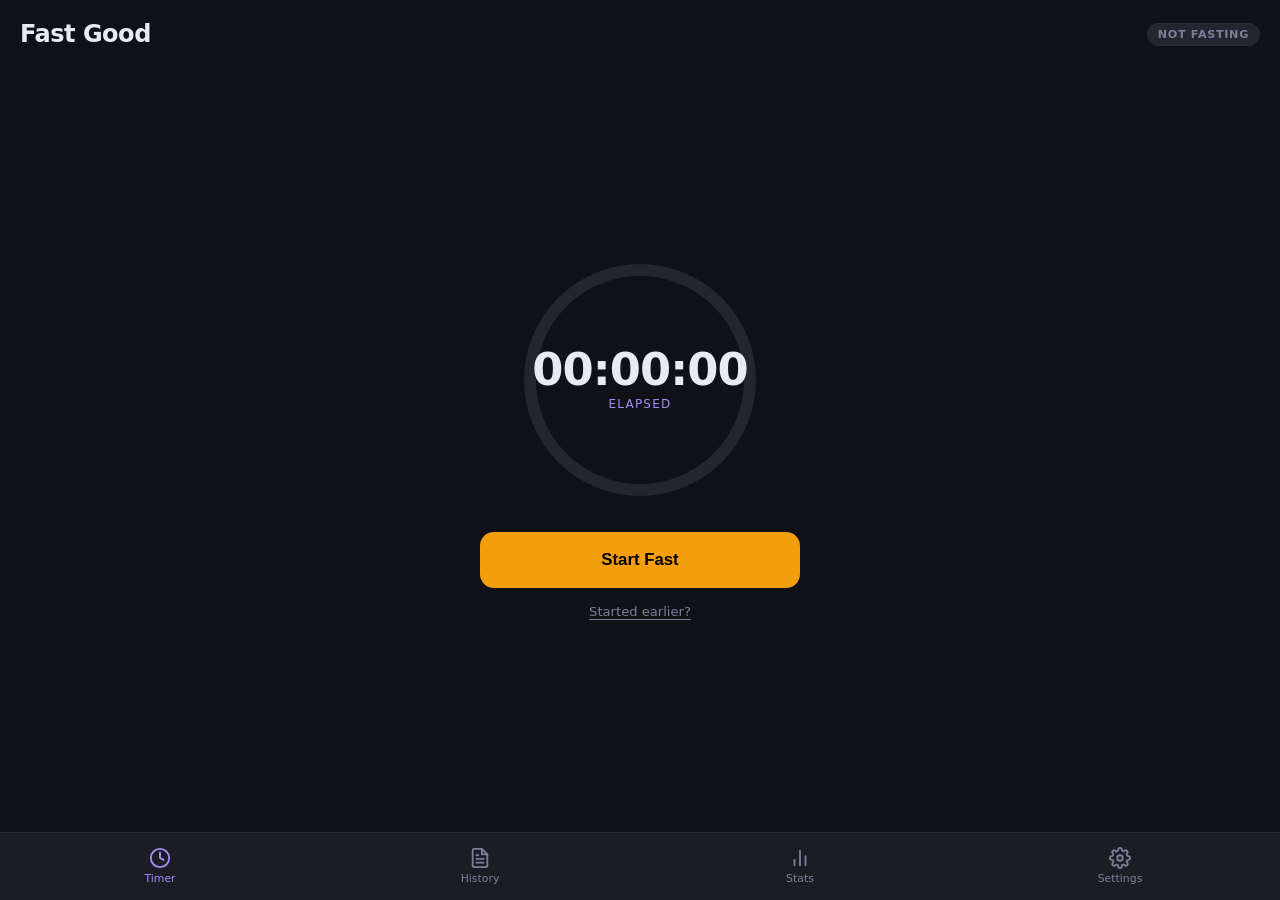
==== index.html @ 66097635 "Initial commit — Fast Good PWA" ====
<!DOCTYPE html>
<html lang="en">
<head>
  <meta charset="UTF-8">
  <meta name="viewport" content="width=device-width, initial-scale=1.0, viewport-fit=cover">
  <meta name="theme-color" content="#0f1117">
  <meta name="apple-mobile-web-app-capable" content="yes">
  <meta name="apple-mobile-web-app-status-bar-style" content="black-translucent">
  <meta name="apple-mobile-web-app-title" content="Fast Good">
  <link rel="apple-touch-icon" href="icon.svg">
  <link rel="manifest" href="manifest.json">
  <title>Fast Good</title>
  <link rel="stylesheet" href="app.css">
</head>
<body>
  <div id="app">

    <!-- Timer View -->
    <div id="view-timer" class="view active">
      <header class="view-header">
        <h1>Fast Good</h1>
        <span id="fast-status" class="status-badge">Not fasting</span>
      </header>
      <main class="timer-main">
        <div class="ring-container">
          <svg class="ring" viewBox="0 0 260 260" aria-hidden="true">
            <circle class="ring-track" cx="130" cy="130" r="110"/>
            <circle id="ring-progress" class="ring-progress" cx="130" cy="130" r="110"
                    transform="rotate(-90 130 130)"/>
          </svg>
          <div class="ring-center">
            <div id="elapsed-time" class="elapsed-time">00:00:00</div>
            <div class="time-label">elapsed</div>
          </div>
        </div>

        <div id="goal-info" class="goal-info hidden">
          <button id="goal-label" class="goal-pill" title="Tap to change goal">Goal: 16h &#9998;</button>
          <span id="time-remaining"></span>
        </div>

        <button id="fast-toggle" class="fast-btn">Start Fast</button>
        <button id="backdate-btn" class="backdate-link">Started earlier?</button>

        <div id="fast-since" class="fast-since hidden"></div>
      </main>
    </div>

    <!-- History View -->
    <div id="view-history" class="view">
      <header class="view-header">
        <h1>History</h1>
      </header>
      <main class="history-main">
        <div id="history-list" class="history-list"></div>
        <div id="history-empty" class="empty-state hidden">
          <p>No fasts recorded yet.</p>
        </div>
      </main>
    </div>

    <!-- Stats View -->
    <div id="view-stats" class="view">
      <header class="view-header">
        <h1>Stats</h1>
      </header>
      <main class="stats-main">
        <div id="stats-grid" class="stats-grid"></div>
        <div id="stats-empty" class="empty-state hidden">
          <p>Complete a fast to see stats.</p>
        </div>
      </main>
    </div>

    <!-- Settings View -->
    <div id="view-settings" class="view">
      <header class="view-header">
        <h1>Settings</h1>
      </header>
      <main class="settings-main">
        <section class="settings-section">
          <h2>Default Goal (new fasts)</h2>
          <div id="goal-presets" class="goal-presets"></div>
          <div class="custom-goal">
            <label for="custom-hours">Custom</label>
            <input type="number" id="custom-hours" min="1" max="168" placeholder="hours">
            <button id="custom-goal-btn" class="preset-btn">Set</button>
          </div>
        </section>

        <section class="settings-section">
          <h2>Data</h2>
          <button id="export-btn" class="settings-btn">Export data as JSON</button>
          <button id="import-btn" class="settings-btn">Import from JSON</button>
          <input type="file" id="import-file" accept=".json" class="hidden">
        </section>

        <section class="settings-section">
          <h2 class="danger-heading">Danger Zone</h2>
          <button id="clear-btn" class="settings-btn danger">Clear all data</button>
        </section>
      </main>
    </div>

  </div>

  <!-- Bottom Nav -->
  <nav class="bottom-nav">
    <button class="nav-btn active" data-view="timer" aria-label="Timer">
      <svg viewBox="0 0 24 24" fill="none" stroke="currentColor" stroke-width="2" stroke-linecap="round" stroke-linejoin="round">
        <circle cx="12" cy="12" r="10"/>
        <polyline points="12 6 12 12 16 14"/>
      </svg>
      <span>Timer</span>
    </button>
    <button class="nav-btn" data-view="history" aria-label="History">
      <svg viewBox="0 0 24 24" fill="none" stroke="currentColor" stroke-width="2" stroke-linecap="round" stroke-linejoin="round">
        <path d="M14 2H6a2 2 0 0 0-2 2v16a2 2 0 0 0 2 2h12a2 2 0 0 0 2-2V8z"/>
        <polyline points="14 2 14 8 20 8"/>
        <line x1="16" y1="13" x2="8" y2="13"/>
        <line x1="16" y1="17" x2="8" y2="17"/>
        <line x1="10" y1="9" x2="8" y2="9"/>
      </svg>
      <span>History</span>
    </button>
    <button class="nav-btn" data-view="stats" aria-label="Stats">
      <svg viewBox="0 0 24 24" fill="none" stroke="currentColor" stroke-width="2" stroke-linecap="round" stroke-linejoin="round">
        <line x1="18" y1="20" x2="18" y2="10"/>
        <line x1="12" y1="20" x2="12" y2="4"/>
        <line x1="6" y1="20" x2="6" y2="14"/>
      </svg>
      <span>Stats</span>
    </button>
    <button class="nav-btn" data-view="settings" aria-label="Settings">
      <svg viewBox="0 0 24 24" fill="none" stroke="currentColor" stroke-width="2" stroke-linecap="round" stroke-linejoin="round">
        <circle cx="12" cy="12" r="3"/>
        <path d="M19.4 15a1.65 1.65 0 0 0 .33 1.82l.06.06a2 2 0 0 1-2.83 2.83l-.06-.06a1.65 1.65 0 0 0-1.82-.33 1.65 1.65 0 0 0-1 1.51V21a2 2 0 0 1-4 0v-.09A1.65 1.65 0 0 0 9 19.4a1.65 1.65 0 0 0-1.82.33l-.06.06a2 2 0 0 1-2.83-2.83l.06-.06A1.65 1.65 0 0 0 4.68 15a1.65 1.65 0 0 0-1.51-1H3a2 2 0 0 1 0-4h.09A1.65 1.65 0 0 0 4.6 9a1.65 1.65 0 0 0-.33-1.82l-.06-.06a2 2 0 0 1 2.83-2.83l.06.06A1.65 1.65 0 0 0 9 4.68a1.65 1.65 0 0 0 1-1.51V3a2 2 0 0 1 4 0v.09a1.65 1.65 0 0 0 1 1.51 1.65 1.65 0 0 0 1.82-.33l.06-.06a2 2 0 0 1 2.83 2.83l-.06.06A1.65 1.65 0 0 0 19.4 9a1.65 1.65 0 0 0 1.51 1H21a2 2 0 0 1 0 4h-.09a1.65 1.65 0 0 0-1.51 1z"/>
      </svg>
      <span>Settings</span>
    </button>
  </nav>

  <!-- Change Goal Modal -->
  <div id="modal-goal" class="modal-overlay hidden">
    <div class="modal">
      <h2>Change goal</h2>
      <p>Updates the target for your current fast.</p>
      <div id="goal-modal-presets" class="goal-presets"></div>
      <div class="custom-goal" style="margin-top:4px">
        <label for="goal-modal-custom">Custom</label>
        <input type="number" id="goal-modal-custom" min="1" max="168" placeholder="hours">
        <button id="goal-modal-set" class="preset-btn">Set</button>
      </div>
      <div class="modal-actions" style="margin-top:20px">
        <button id="goal-modal-cancel" class="modal-btn secondary">Cancel</button>
      </div>
    </div>
  </div>

  <!-- Backdate Modal -->
  <div id="modal-backdate" class="modal-overlay hidden">
    <div class="modal">
      <h2>When did you start?</h2>
      <p>Set the time your fast actually began.</p>
      <input type="datetime-local" id="backdate-input" class="datetime-input">
      <div class="modal-actions" style="margin-top:20px">
        <button id="backdate-cancel" class="modal-btn secondary">Cancel</button>
        <button id="backdate-confirm" class="modal-btn primary">Start Fast</button>
      </div>
    </div>
  </div>

  <!-- End Fast Modal -->
  <div id="modal-overlay" class="modal-overlay hidden">
    <div class="modal">
      <h2>End fast?</h2>
      <p id="modal-body"></p>
      <div class="modal-actions">
        <button id="modal-cancel" class="modal-btn secondary">Cancel</button>
        <button id="modal-confirm" class="modal-btn primary">End Fast</button>
      </div>
    </div>
  </div>

  <script src="app.js"></script>
</body>
</html>
---- app.css ----
*, *::before, *::after {
  box-sizing: border-box;
  margin: 0;
  padding: 0;
}

:root {
  --bg:         #0f1117;
  --surface:    #1a1d24;
  --surface-2:  #22262f;
  --border:     #2a2d36;
  --text:       #e8eaf0;
  --text-muted: #7b8099;
  --accent:     #f59e0b;
  --accent-dim: #d97706;
  --success:    #10b981;
  --danger:     #ef4444;
  --nav-h:      68px;
  --safe-b:     env(safe-area-inset-bottom, 0px);
}

html, body {
  height: 100%;
}

body {
  font-family: -apple-system, BlinkMacSystemFont, 'Segoe UI', system-ui, sans-serif;
  background: var(--bg);
  color: var(--text);
  -webkit-font-smoothing: antialiased;
  overflow: hidden;
}

/* ── App shell ── */
#app {
  height: calc(100dvh - var(--nav-h) - var(--safe-b));
  overflow: hidden;
}

/* ── Views ── */
.view {
  display: none;
  flex-direction: column;
  height: 100%;
  overflow-y: auto;
  -webkit-overflow-scrolling: touch;
}

.view.active {
  display: flex;
}

.view-header {
  display: flex;
  align-items: center;
  justify-content: space-between;
  padding: 20px 20px 0;
  flex-shrink: 0;
}

.view-header h1 {
  font-size: 1.5rem;
  font-weight: 700;
  letter-spacing: -0.02em;
}

/* ── Timer view ── */
.timer-main {
  flex: 1;
  display: flex;
  flex-direction: column;
  align-items: center;
  justify-content: center;
  padding: 24px 20px 32px;
  gap: 22px;
  min-height: 0;
}

/* Ring */
.ring-container {
  position: relative;
  width: min(260px, 65vw, 55vh);
  height: min(260px, 65vw, 55vh);
  flex-shrink: 0;
}

.ring {
  width: 100%;
  height: 100%;
}

.ring-track {
  fill: none;
  stroke: var(--surface-2);
  stroke-width: 12;
}

.ring-progress {
  fill: none;
  stroke: var(--surface-2);
  stroke-width: 12;
  stroke-linecap: round;
  stroke-dasharray: 691.15;
  stroke-dashoffset: 691.15;
  transition: stroke-dashoffset 1s linear, stroke 0.5s ease;
}

.ring-progress.fasting   { stroke: var(--accent); }
.ring-progress.goal-met  { stroke: var(--success); }

.ring-center {
  position: absolute;
  inset: 0;
  display: flex;
  flex-direction: column;
  align-items: center;
  justify-content: center;
}

.elapsed-time {
  font-size: clamp(1.8rem, 7vw, 2.8rem);
  font-weight: 700;
  font-variant-numeric: tabular-nums;
  letter-spacing: -0.02em;
  line-height: 1;
}

.time-label {
  font-size: 0.75rem;
  color: #a78bfa;
  text-transform: uppercase;
  letter-spacing: 0.1em;
  margin-top: 5px;
}

/* Goal info pills */
.goal-info {
  display: flex;
  gap: 10px;
  flex-wrap: wrap;
  justify-content: center;
}

#time-remaining:empty { display: none; }

.goal-info span,
.goal-pill {
  background: var(--surface);
  border: 1px solid #a78bfa;
  border-radius: 20px;
  padding: 6px 14px;
  font-size: 0.85rem;
  color: var(--text-muted);
  font-family: inherit;
}

.goal-pill {
  cursor: pointer;
  transition: border-color 0.15s, color 0.15s;
  -webkit-tap-highlight-color: transparent;
}

.goal-pill:hover {
  border-color: var(--accent);
  color: var(--accent);
}

/* Primary action button */
.fast-btn {
  width: 100%;
  max-width: 320px;
  padding: 18px;
  border: none;
  border-radius: 14px;
  font-size: 1.05rem;
  font-weight: 600;
  cursor: pointer;
  background: var(--accent);
  color: #000;
  transition: background 0.15s, transform 0.1s;
  -webkit-tap-highlight-color: transparent;
}

.fast-btn:active { transform: scale(0.97); }
.fast-btn:hover  { background: var(--accent-dim); }

.fast-btn.ending {
  background: #7f1d1d;
  color: #fecaca;
  border: none;
  max-width: 220px;
}

.fast-btn.ending:hover { background: #991b1b; }

/* Backdate link */
.backdate-link {
  background: none;
  border: none;
  color: var(--text-muted);
  font-size: 0.82rem;
  font-family: inherit;
  cursor: pointer;
  text-decoration: underline;
  text-underline-offset: 3px;
  padding: 4px 8px;
  margin-top: -10px;
  transition: color 0.15s;
  -webkit-tap-highlight-color: transparent;
}

.backdate-link:hover { color: var(--text); }

/* Datetime input in modal */
.datetime-input {
  display: block;
  width: 100%;
  padding: 11px 14px;
  background: var(--surface-2);
  border: 1px solid var(--border);
  border-radius: 10px;
  color: var(--text);
  font-size: 0.95rem;
  font-family: inherit;
  outline: none;
  transition: border-color 0.15s;
  color-scheme: dark;
}

.datetime-input:focus { border-color: var(--accent); }

/* Since label */
.fast-since {
  font-size: 0.82rem;
  color: #a78bfa;
  text-align: center;
}

/* Status badge */
.status-badge {
  font-size: 0.7rem;
  font-weight: 600;
  padding: 4px 10px;
  border-radius: 12px;
  background: var(--surface-2);
  color: var(--text-muted);
  border: 1px solid var(--border);
  text-transform: uppercase;
  letter-spacing: 0.06em;
}

.status-badge.fasting  { background: rgba(16,185,129,.12); color: var(--success); border-color: rgba(16,185,129,.3); }
.status-badge.goal-met { background: rgba(16,185,129,.12); color: var(--success); border-color: rgba(16,185,129,.3); }

/* ── History view ── */
.history-main {
  padding: 12px 16px 16px;
  flex: 1;
}

.history-list {
  display: flex;
  flex-direction: column;
  gap: 8px;
  margin-top: 12px;
}

.history-item {
  background: var(--surface);
  border: 1px solid var(--border);
  border-radius: 12px;
  padding: 14px 16px;
  display: flex;
  align-items: center;
  gap: 12px;
}

.goal-dot {
  width: 9px;
  height: 9px;
  border-radius: 50%;
  flex-shrink: 0;
  background: var(--border);
}

.goal-dot.met { background: var(--success); }

.item-info { flex: 1; min-width: 0; }

.item-duration {
  font-weight: 600;
  font-size: 1rem;
}

.item-meta {
  font-size: 0.78rem;
  color: var(--text-muted);
  margin-top: 3px;
}

.delete-btn {
  background: none;
  border: none;
  color: var(--text-muted);
  cursor: pointer;
  padding: 6px;
  border-radius: 6px;
  line-height: 0;
  transition: color 0.15s;
  -webkit-tap-highlight-color: transparent;
  flex-shrink: 0;
}

.delete-btn:hover { color: var(--danger); }

/* ── Stats view ── */
.stats-main {
  padding: 12px 16px 16px;
  flex: 1;
}

.stats-grid {
  display: grid;
  grid-template-columns: 1fr 1fr;
  gap: 10px;
  margin-top: 12px;
}

.stat-card {
  background: var(--surface);
  border: 1px solid var(--border);
  border-radius: 12px;
  padding: 18px 16px;
}

.stat-value {
  font-size: 1.9rem;
  font-weight: 700;
  letter-spacing: -0.02em;
  line-height: 1;
  font-variant-numeric: tabular-nums;
}

.stat-label {
  font-size: 0.72rem;
  color: var(--text-muted);
  text-transform: uppercase;
  letter-spacing: 0.07em;
  margin-top: 6px;
}

.stat-card.accent  .stat-value { color: var(--accent); }
.stat-card.success .stat-value { color: var(--success); }

/* ── Settings view ── */
.settings-main {
  padding: 16px 16px 24px;
  flex: 1;
  display: flex;
  flex-direction: column;
  gap: 28px;
}

.settings-section h2 {
  font-size: 0.72rem;
  font-weight: 600;
  text-transform: uppercase;
  letter-spacing: 0.1em;
  color: var(--text-muted);
  margin-bottom: 12px;
}

.danger-heading { color: rgba(239,68,68,.65) !important; }

.goal-presets {
  display: flex;
  flex-wrap: wrap;
  gap: 8px;
  margin-bottom: 12px;
}

.preset-btn {
  padding: 8px 16px;
  border-radius: 8px;
  border: 1px solid var(--border);
  background: var(--surface);
  color: var(--text);
  font-size: 0.9rem;
  font-family: inherit;
  cursor: pointer;
  transition: all 0.15s;
  -webkit-tap-highlight-color: transparent;
}

.preset-btn:hover:not(.active) { border-color: var(--text-muted); }

.preset-btn.active {
  border-color: var(--accent);
  background: rgba(245,158,11,.1);
  color: var(--accent);
}

.custom-goal {
  display: flex;
  align-items: center;
  gap: 8px;
}

.custom-goal label {
  font-size: 0.88rem;
  color: var(--text-muted);
  white-space: nowrap;
}

.custom-goal input {
  width: 90px;
  padding: 8px 12px;
  background: var(--surface);
  border: 1px solid var(--border);
  border-radius: 8px;
  color: var(--text);
  font-size: 0.9rem;
  font-family: inherit;
  outline: none;
  transition: border-color 0.15s;
}

.custom-goal input:focus { border-color: var(--accent); }
.custom-goal input::placeholder { color: var(--text-muted); }

.settings-btn {
  display: flex;
  align-items: center;
  width: 100%;
  padding: 14px 16px;
  border-radius: 10px;
  border: 1px solid var(--border);
  background: var(--surface);
  color: var(--text);
  font-size: 0.92rem;
  font-family: inherit;
  font-weight: 500;
  cursor: pointer;
  text-align: left;
  margin-bottom: 8px;
  transition: background 0.15s;
  -webkit-tap-highlight-color: transparent;
}

.settings-btn:hover  { background: var(--surface-2); }
.settings-btn:last-child { margin-bottom: 0; }

.settings-btn.danger {
  border-color: rgba(239,68,68,.3);
  color: var(--danger);
}

.settings-btn.danger:hover { background: rgba(239,68,68,.08); }

/* ── Bottom nav ── */
.bottom-nav {
  position: fixed;
  bottom: 0;
  left: 0;
  right: 0;
  height: calc(var(--nav-h) + var(--safe-b));
  background: var(--surface);
  border-top: 1px solid var(--border);
  display: flex;
  align-items: flex-start;
  padding-top: 8px;
  z-index: 100;
}

.nav-btn {
  flex: 1;
  display: flex;
  flex-direction: column;
  align-items: center;
  gap: 3px;
  padding: 6px 0;
  background: none;
  border: none;
  color: var(--text-muted);
  cursor: pointer;
  font-size: 0.68rem;
  font-family: inherit;
  transition: color 0.15s;
  -webkit-tap-highlight-color: transparent;
}

.nav-btn svg { width: 22px; height: 22px; }
.nav-btn.active { color: #a78bfa; }

/* ── Modal ── */
.modal-overlay {
  position: fixed;
  inset: 0;
  background: rgba(0,0,0,.72);
  display: flex;
  align-items: center;
  justify-content: center;
  padding: 20px;
  z-index: 200;
}

.modal {
  background: var(--surface);
  border: 1px solid var(--border);
  border-radius: 16px;
  padding: 28px 24px;
  width: 100%;
  max-width: 360px;
}

.modal h2 {
  font-size: 1.2rem;
  margin-bottom: 8px;
}

.modal p {
  color: var(--text-muted);
  font-size: 0.92rem;
  margin-bottom: 24px;
  line-height: 1.5;
}

.modal-actions {
  display: flex;
  gap: 10px;
}

.modal-btn {
  flex: 1;
  padding: 13px;
  border-radius: 10px;
  font-size: 0.95rem;
  font-weight: 600;
  font-family: inherit;
  cursor: pointer;
  border: none;
  transition: background 0.15s;
  -webkit-tap-highlight-color: transparent;
}

.modal-btn.secondary {
  background: var(--surface-2);
  color: var(--text);
}

.modal-btn.secondary:hover { background: var(--border); }

.modal-btn.primary {
  background: var(--accent);
  color: #000;
}

.modal-btn.primary:hover { background: var(--accent-dim); }

/* ── Utility ── */
.hidden { display: none !important; }

.empty-state {
  display: flex;
  align-items: center;
  justify-content: center;
  flex: 1;
  color: var(--text-muted);
  font-size: 0.92rem;
  padding: 40px 20px;
}
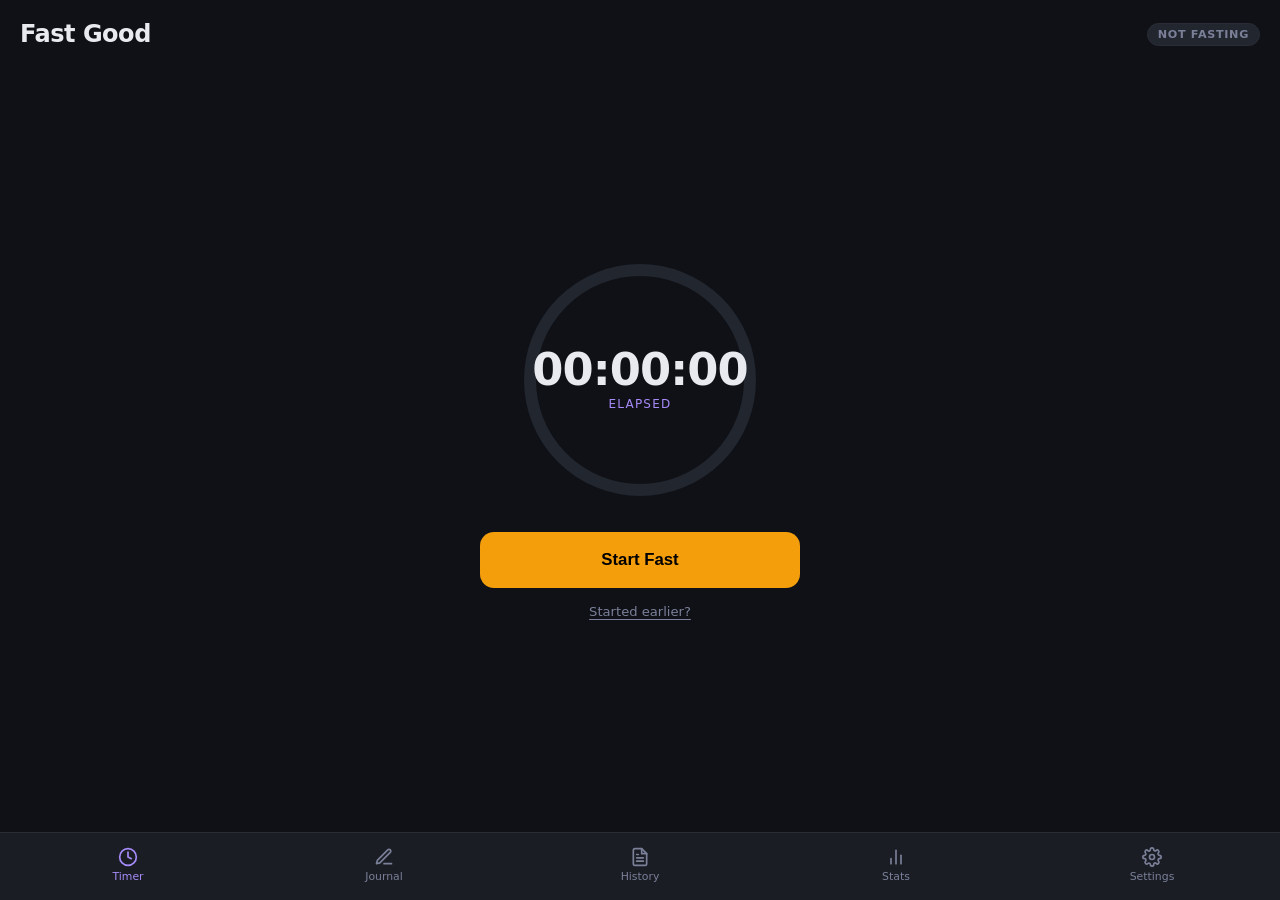
==== commit 1c608c68: "Add journal, fix ring bug, Fast Good rebrand" ====
--- a/index.html
+++ b/index.html
@@ -46,6 +46,23 @@
       </main>
     </div>
 
+    <!-- Journal View -->
+    <div id="view-journal" class="view">
+      <header class="view-header">
+        <h1>Journal</h1>
+      </header>
+      <main class="journal-main">
+        <div class="note-composer">
+          <textarea id="note-input" placeholder="Write a note… (Ctrl+Enter to save)" rows="3"></textarea>
+          <button id="note-add-btn" class="note-add-btn">Add Note</button>
+        </div>
+        <div id="notes-list" class="notes-list"></div>
+        <div id="notes-empty" class="empty-state hidden">
+          <p>No notes yet.</p>
+        </div>
+      </main>
+    </div>
+
     <!-- History View -->
     <div id="view-history" class="view">
       <header class="view-header">
@@ -113,6 +130,13 @@
       </svg>
       <span>Timer</span>
     </button>
+    <button class="nav-btn" data-view="journal" aria-label="Journal">
+      <svg viewBox="0 0 24 24" fill="none" stroke="currentColor" stroke-width="2" stroke-linecap="round" stroke-linejoin="round">
+        <path d="M12 20h9"/>
+        <path d="M16.5 3.5a2.121 2.121 0 0 1 3 3L7 19l-4 1 1-4L16.5 3.5z"/>
+      </svg>
+      <span>Journal</span>
+    </button>
     <button class="nav-btn" data-view="history" aria-label="History">
       <svg viewBox="0 0 24 24" fill="none" stroke="currentColor" stroke-width="2" stroke-linecap="round" stroke-linejoin="round">
         <path d="M14 2H6a2 2 0 0 0-2 2v16a2 2 0 0 0 2 2h12a2 2 0 0 0 2-2V8z"/>
--- a/app.css
+++ b/app.css
@@ -252,6 +252,91 @@
 .status-badge.fasting  { background: rgba(16,185,129,.12); color: var(--success); border-color: rgba(16,185,129,.3); }
 .status-badge.goal-met { background: rgba(16,185,129,.12); color: var(--success); border-color: rgba(16,185,129,.3); }
 
+/* ── Journal view ── */
+.journal-main {
+  padding: 12px 16px 16px;
+  flex: 1;
+  display: flex;
+  flex-direction: column;
+}
+
+.note-composer {
+  display: flex;
+  flex-direction: column;
+  gap: 8px;
+  margin-top: 12px;
+  margin-bottom: 20px;
+}
+
+.note-composer textarea {
+  width: 100%;
+  padding: 12px 14px;
+  background: var(--surface);
+  border: 1px solid var(--border);
+  border-radius: 10px;
+  color: var(--text);
+  font-size: 0.92rem;
+  font-family: inherit;
+  line-height: 1.5;
+  resize: vertical;
+  outline: none;
+  transition: border-color 0.15s;
+  color-scheme: dark;
+}
+
+.note-composer textarea:focus { border-color: #a78bfa; }
+.note-composer textarea::placeholder { color: var(--text-muted); }
+
+.note-add-btn {
+  align-self: flex-end;
+  padding: 10px 22px;
+  background: #a78bfa;
+  color: #0f1117;
+  border: none;
+  border-radius: 8px;
+  font-size: 0.9rem;
+  font-weight: 700;
+  font-family: inherit;
+  cursor: pointer;
+  transition: background 0.15s;
+  -webkit-tap-highlight-color: transparent;
+}
+
+.note-add-btn:hover { background: #8b5cf6; }
+
+.notes-list {
+  display: flex;
+  flex-direction: column;
+  gap: 10px;
+}
+
+.note-item {
+  background: var(--surface);
+  border: 1px solid var(--border);
+  border-radius: 12px;
+  padding: 14px 16px;
+}
+
+.note-header {
+  display: flex;
+  justify-content: space-between;
+  align-items: center;
+  margin-bottom: 8px;
+}
+
+.note-date {
+  font-size: 0.75rem;
+  color: #a78bfa;
+}
+
+.note-text {
+  font-size: 0.92rem;
+  line-height: 1.6;
+  color: var(--text);
+  white-space: pre-wrap;
+  word-wrap: break-word;
+}
+
 /* ── History view ── */
 .history-main {
   padding: 12px 16px 16px;
@@ -489,7 +574,7 @@
   -webkit-tap-highlight-color: transparent;
 }
 
-.nav-btn svg { width: 22px; height: 22px; }
+.nav-btn svg { width: 20px; height: 20px; }
 .nav-btn.active { color: #a78bfa; }
 
 /* ── Modal ── */
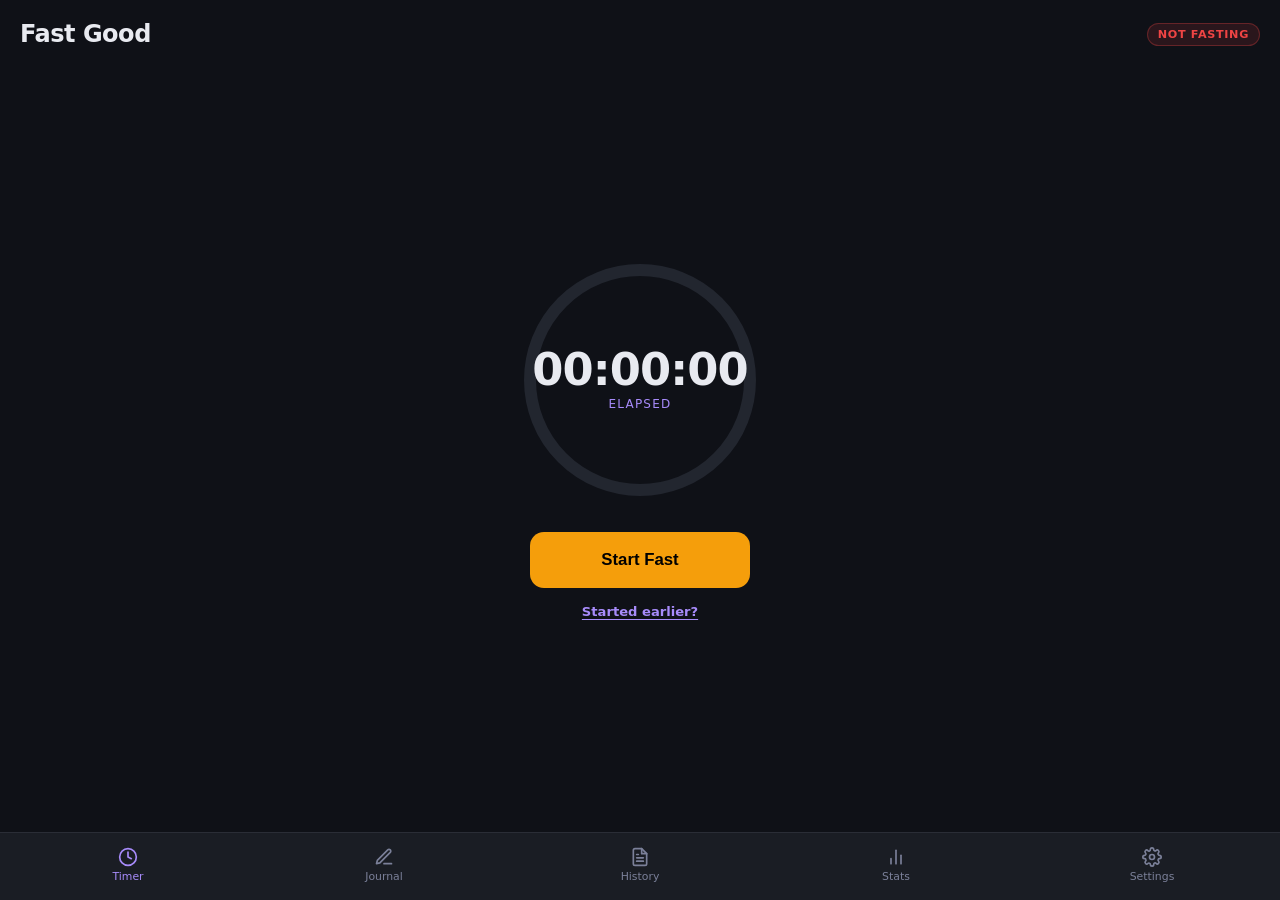
==== commit ca523a85: "Add weight tracking to Stats view Adds a weight log section below fasting stats: unit toggle (lbs/kg" ====
--- a/index.html
+++ b/index.html
@@ -86,6 +86,29 @@
         <div id="stats-empty" class="empty-state hidden">
           <p>Complete a fast to see stats.</p>
         </div>
+
+        <hr class="weight-divider">
+
+        <div class="weight-section-header">
+          <h2 class="weight-section-title">Weight</h2>
+          <div class="unit-toggle">
+            <button class="unit-btn" data-unit="lbs">lbs</button>
+            <button class="unit-btn" data-unit="kg">kg</button>
+          </div>
+        </div>
+
+        <div id="weight-summary"></div>
+
+        <div class="weight-log-form">
+          <input type="number" id="weight-input" step="0.1" min="0" max="999" placeholder="Weight">
+          <input type="date" id="weight-date" class="weight-date-input">
+          <button id="weight-log-btn" class="weight-log-btn">Log</button>
+        </div>
+
+        <div id="weight-list" class="weight-list"></div>
+        <div id="weight-empty" class="empty-state hidden">
+          <p>No weight entries yet.</p>
+        </div>
       </main>
     </div>
 
--- a/app.css
+++ b/app.css
@@ -168,7 +168,7 @@
 /* Primary action button */
 .fast-btn {
   width: 100%;
-  max-width: 320px;
+  max-width: 220px;
   padding: 18px;
   border: none;
   border-radius: 14px;
@@ -197,8 +197,9 @@
 .backdate-link {
   background: none;
   border: none;
-  color: var(--text-muted);
+  color: #a78bfa;
   font-size: 0.82rem;
+  font-weight: 700;
   font-family: inherit;
   cursor: pointer;
   text-decoration: underline;
@@ -209,7 +210,7 @@
   -webkit-tap-highlight-color: transparent;
 }
 
-.backdate-link:hover { color: var(--text); }
+.backdate-link:hover { color: #8b5cf6; }
 
 /* Datetime input in modal */
 .datetime-input {
@@ -242,9 +243,9 @@
   font-weight: 600;
   padding: 4px 10px;
   border-radius: 12px;
-  background: var(--surface-2);
-  color: var(--text-muted);
-  border: 1px solid var(--border);
+  background: rgba(239,68,68,.12);
+  color: var(--danger);
+  border: 1px solid rgba(239,68,68,.3);
   text-transform: uppercase;
   letter-spacing: 0.06em;
 }
@@ -642,6 +643,169 @@
 
 .modal-btn.primary:hover { background: var(--accent-dim); }
 
+/* ── Weight section ── */
+.weight-divider {
+  border: none;
+  border-top: 1px solid var(--border);
+  margin: 24px 0 20px;
+}
+
+.weight-section-header {
+  display: flex;
+  align-items: center;
+  justify-content: space-between;
+  margin-bottom: 14px;
+}
+
+.weight-section-title {
+  font-size: 0.72rem;
+  font-weight: 600;
+  text-transform: uppercase;
+  letter-spacing: 0.1em;
+  color: #a78bfa;
+}
+
+.unit-toggle {
+  display: flex;
+  gap: 4px;
+  background: var(--surface-2);
+  border: 1px solid var(--border);
+  border-radius: 8px;
+  padding: 3px;
+}
+
+.unit-btn {
+  padding: 4px 12px;
+  border: none;
+  border-radius: 6px;
+  background: none;
+  color: var(--text-muted);
+  font-size: 0.8rem;
+  font-weight: 600;
+  font-family: inherit;
+  cursor: pointer;
+  transition: all 0.15s;
+  -webkit-tap-highlight-color: transparent;
+}
+
+.unit-btn.active {
+  background: #a78bfa;
+  color: #0f1117;
+}
+
+.weight-summary-grid {
+  display: grid;
+  grid-template-columns: 1fr 1fr 1fr;
+  gap: 10px;
+  margin-bottom: 16px;
+}
+
+.weight-summary-grid .stat-value {
+  font-size: 1.4rem;
+}
+
+.stat-card.weight-lost .stat-value  { color: var(--success); }
+.stat-card.weight-gained .stat-value { color: var(--danger); }
+
+.weight-log-form {
+  display: flex;
+  gap: 8px;
+  margin-bottom: 16px;
+  align-items: center;
+}
+
+.weight-log-form input[type="number"] {
+  width: 90px;
+  padding: 10px 12px;
+  background: var(--surface);
+  border: 1px solid var(--border);
+  border-radius: 8px;
+  color: var(--text);
+  font-size: 0.9rem;
+  font-family: inherit;
+  outline: none;
+  transition: border-color 0.15s;
+  -webkit-appearance: none;
+}
+
+.weight-log-form input[type="number"]:focus { border-color: #a78bfa; }
+.weight-log-form input[type="number"]::placeholder { color: var(--text-muted); }
+
+.weight-date-input {
+  flex: 1;
+  padding: 10px 12px;
+  background: var(--surface);
+  border: 1px solid var(--border);
+  border-radius: 8px;
+  color: var(--text);
+  font-size: 0.9rem;
+  font-family: inherit;
+  outline: none;
+  transition: border-color 0.15s;
+  color-scheme: dark;
+}
+
+.weight-date-input:focus { border-color: #a78bfa; }
+
+.weight-log-btn {
+  padding: 10px 18px;
+  background: #a78bfa;
+  color: #0f1117;
+  border: none;
+  border-radius: 8px;
+  font-size: 0.9rem;
+  font-weight: 700;
+  font-family: inherit;
+  cursor: pointer;
+  transition: background 0.15s;
+  white-space: nowrap;
+  -webkit-tap-highlight-color: transparent;
+}
+
+.weight-log-btn:hover { background: #8b5cf6; }
+
+.weight-list {
+  display: flex;
+  flex-direction: column;
+  gap: 8px;
+  margin-bottom: 8px;
+}
+
+.weight-item {
+  background: var(--surface);
+  border: 1px solid var(--border);
+  border-radius: 12px;
+  padding: 12px 14px;
+  display: flex;
+  align-items: center;
+  gap: 10px;
+}
+
+.weight-item-info {
+  flex: 1;
+  display: flex;
+  flex-direction: column;
+  gap: 2px;
+}
+
+.weight-item-date {
+  font-size: 0.85rem;
+  color: var(--text);
+  font-weight: 500;
+}
+
+.weight-delta {
+  font-size: 0.75rem;
+  font-weight: 600;
+}
+
+.weight-item-value {
+  font-size: 1rem;
+  font-weight: 600;
+  color: var(--text);
+  font-variant-numeric: tabular-nums;
+}
+
 /* ── Utility ── */
 .hidden { display: none !important; }
 
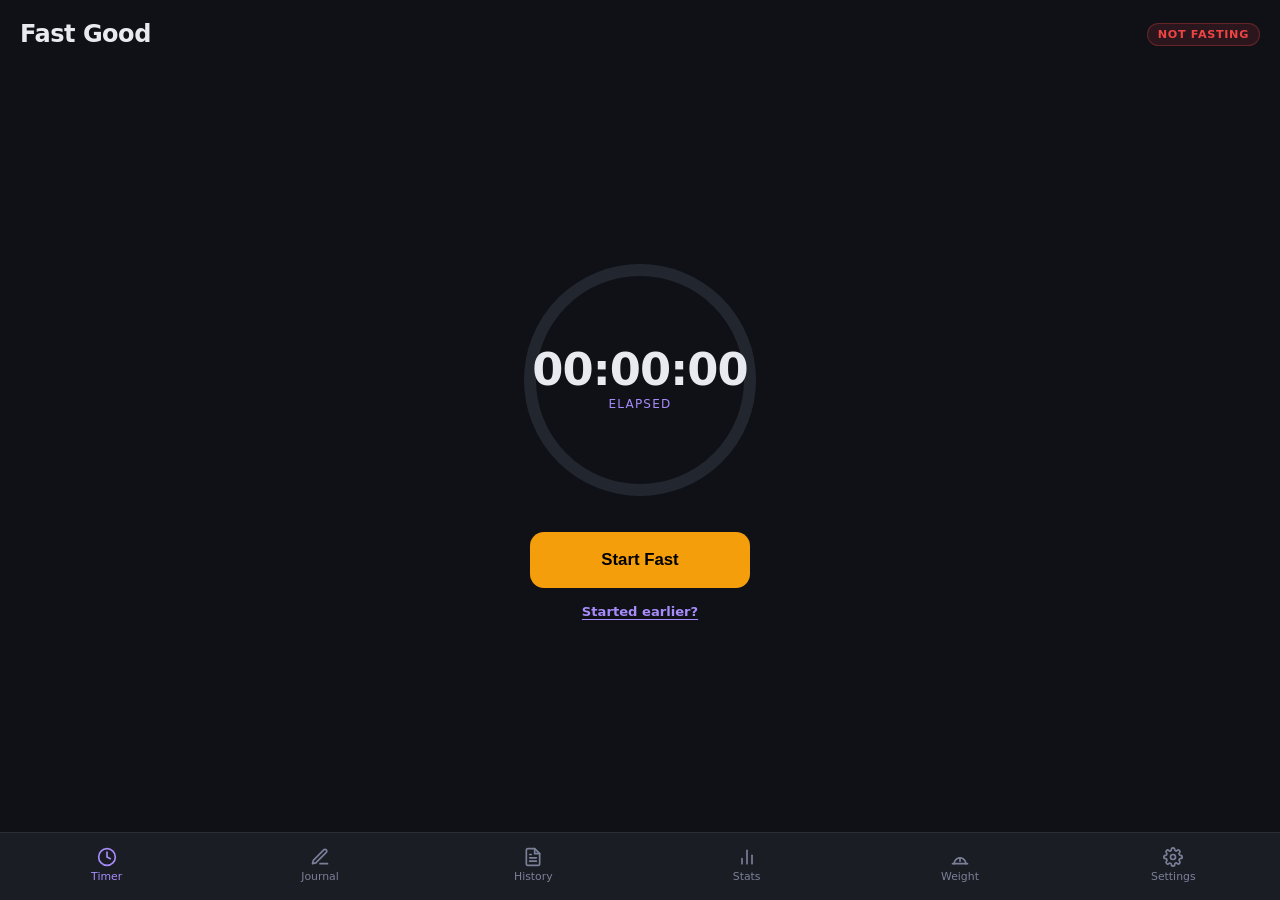
==== commit bbd94f87: "Move weight tracking to its own nav tab Extracts weight section from Stats into a dedicated Weight v" ====
--- a/index.html
+++ b/index.html
@@ -86,25 +86,25 @@
         <div id="stats-empty" class="empty-state hidden">
           <p>Complete a fast to see stats.</p>
         </div>
-
-        <hr class="weight-divider">
-
-        <div class="weight-section-header">
-          <h2 class="weight-section-title">Weight</h2>
-          <div class="unit-toggle">
-            <button class="unit-btn" data-unit="lbs">lbs</button>
-            <button class="unit-btn" data-unit="kg">kg</button>
-          </div>
-        </div>
-
+      </main>
+    </div>
+
+    <!-- Weight View -->
+    <div id="view-weight" class="view">
+      <header class="view-header">
+        <h1>Weight</h1>
+        <div class="unit-toggle">
+          <button class="unit-btn" data-unit="lbs">lbs</button>
+          <button class="unit-btn" data-unit="kg">kg</button>
+        </div>
+      </header>
+      <main class="weight-main">
         <div id="weight-summary"></div>
-
         <div class="weight-log-form">
           <input type="number" id="weight-input" step="0.1" min="0" max="999" placeholder="Weight">
           <input type="date" id="weight-date" class="weight-date-input">
           <button id="weight-log-btn" class="weight-log-btn">Log</button>
         </div>
-
         <div id="weight-list" class="weight-list"></div>
         <div id="weight-empty" class="empty-state hidden">
           <p>No weight entries yet.</p>
@@ -178,6 +178,14 @@
       </svg>
       <span>Stats</span>
     </button>
+    <button class="nav-btn" data-view="weight" aria-label="Weight">
+      <svg viewBox="0 0 24 24" fill="none" stroke="currentColor" stroke-width="2" stroke-linecap="round" stroke-linejoin="round">
+        <path d="M3 20h18"/>
+        <path d="M5 20a7 7 0 0 1 14 0"/>
+        <path d="M12 13v4"/>
+      </svg>
+      <span>Weight</span>
+    </button>
     <button class="nav-btn" data-view="settings" aria-label="Settings">
       <svg viewBox="0 0 24 24" fill="none" stroke="currentColor" stroke-width="2" stroke-linecap="round" stroke-linejoin="round">
         <circle cx="12" cy="12" r="3"/>
--- a/app.css
+++ b/app.css
@@ -643,26 +643,10 @@
 
 .modal-btn.primary:hover { background: var(--accent-dim); }
 
-/* ── Weight section ── */
-.weight-divider {
-  border: none;
-  border-top: 1px solid var(--border);
-  margin: 24px 0 20px;
-}
-
-.weight-section-header {
-  display: flex;
-  align-items: center;
-  justify-content: space-between;
-  margin-bottom: 14px;
-}
-
-.weight-section-title {
-  font-size: 0.72rem;
-  font-weight: 600;
-  text-transform: uppercase;
-  letter-spacing: 0.1em;
-  color: #a78bfa;
+/* ── Weight view ── */
+.weight-main {
+  padding: 12px 16px 16px;
+  flex: 1;
 }
 
 .unit-toggle {
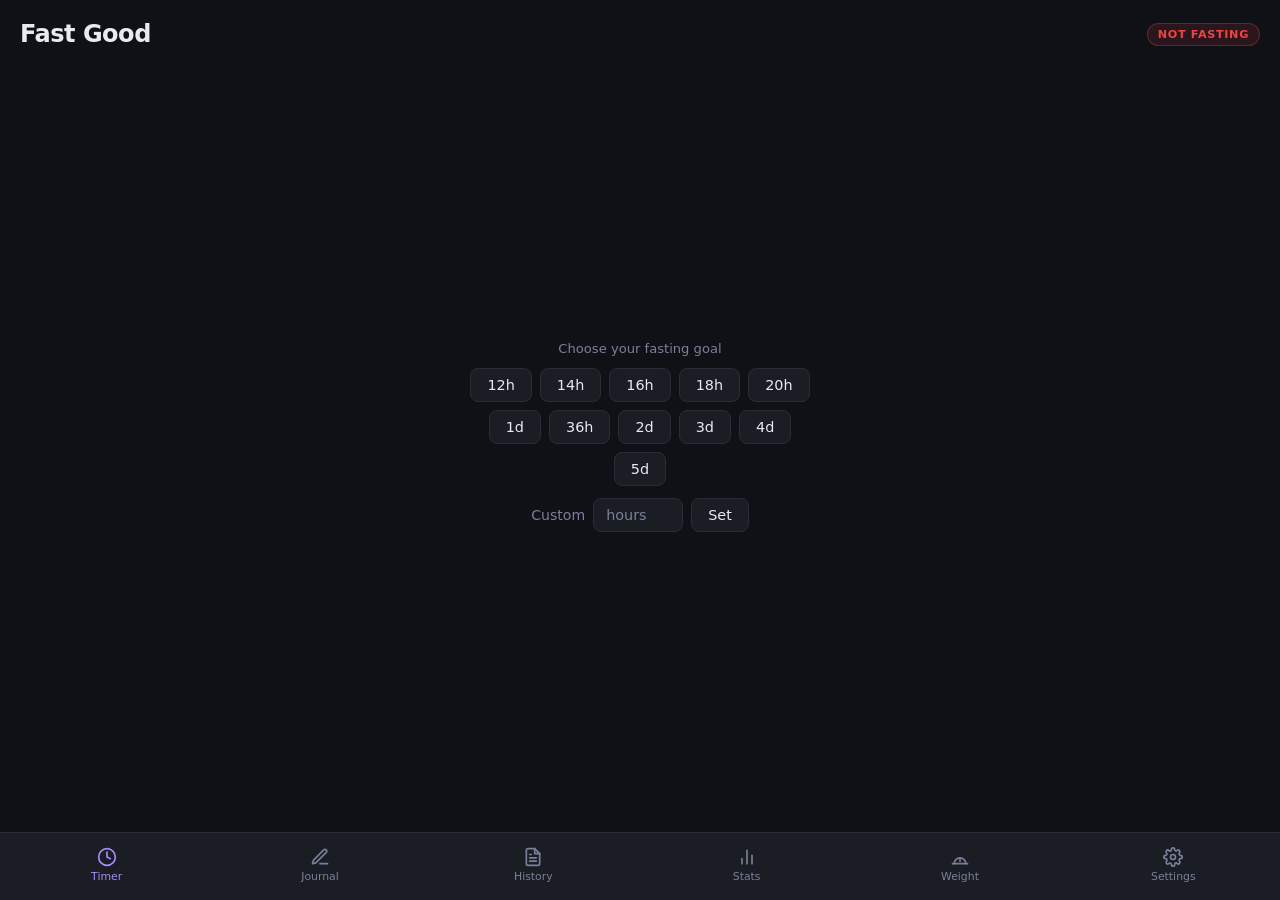
==== commit b35cc348: "Add multi-day presets and require explicit goal selection Add 3d/4d/5d (72/96/120h) to all preset li" ====
--- a/index.html
+++ b/index.html
@@ -39,6 +39,16 @@
           <span id="time-remaining"></span>
         </div>
 
+        <div id="goal-select" class="goal-select hidden">
+          <p class="goal-select-prompt">Choose your fasting goal</p>
+          <div id="goal-select-presets" class="goal-presets"></div>
+          <div class="custom-goal">
+            <label for="goal-select-custom">Custom</label>
+            <input type="number" id="goal-select-custom" min="1" max="240" placeholder="hours">
+            <button id="goal-select-btn" class="preset-btn">Set</button>
+          </div>
+        </div>
+
         <button id="fast-toggle" class="fast-btn">Start Fast</button>
         <button id="backdate-btn" class="backdate-link">Started earlier?</button>
 
@@ -123,7 +133,7 @@
           <div id="goal-presets" class="goal-presets"></div>
           <div class="custom-goal">
             <label for="custom-hours">Custom</label>
-            <input type="number" id="custom-hours" min="1" max="168" placeholder="hours">
+            <input type="number" id="custom-hours" min="1" max="240" placeholder="hours">
             <button id="custom-goal-btn" class="preset-btn">Set</button>
           </div>
         </section>
@@ -203,7 +213,7 @@
       <div id="goal-modal-presets" class="goal-presets"></div>
       <div class="custom-goal" style="margin-top:4px">
         <label for="goal-modal-custom">Custom</label>
-        <input type="number" id="goal-modal-custom" min="1" max="168" placeholder="hours">
+        <input type="number" id="goal-modal-custom" min="1" max="240" placeholder="hours">
         <button id="goal-modal-set" class="preset-btn">Set</button>
       </div>
       <div class="modal-actions" style="margin-top:20px">
--- a/app.css
+++ b/app.css
@@ -133,6 +133,30 @@
   margin-top: 5px;
 }
 
+/* Goal selector (pre-fast, shown when no goal is set) */
+.goal-select {
+  display: flex;
+  flex-direction: column;
+  align-items: center;
+  gap: 12px;
+  width: 100%;
+  max-width: 340px;
+}
+
+.goal-select-prompt {
+  font-size: 0.82rem;
+  color: var(--text-muted);
+}
+
+.goal-select .goal-presets {
+  justify-content: center;
+  margin-bottom: 0;
+}
+
+.goal-select .custom-goal {
+  justify-content: center;
+}
+
 /* Goal info pills */
 .goal-info {
   display: flex;
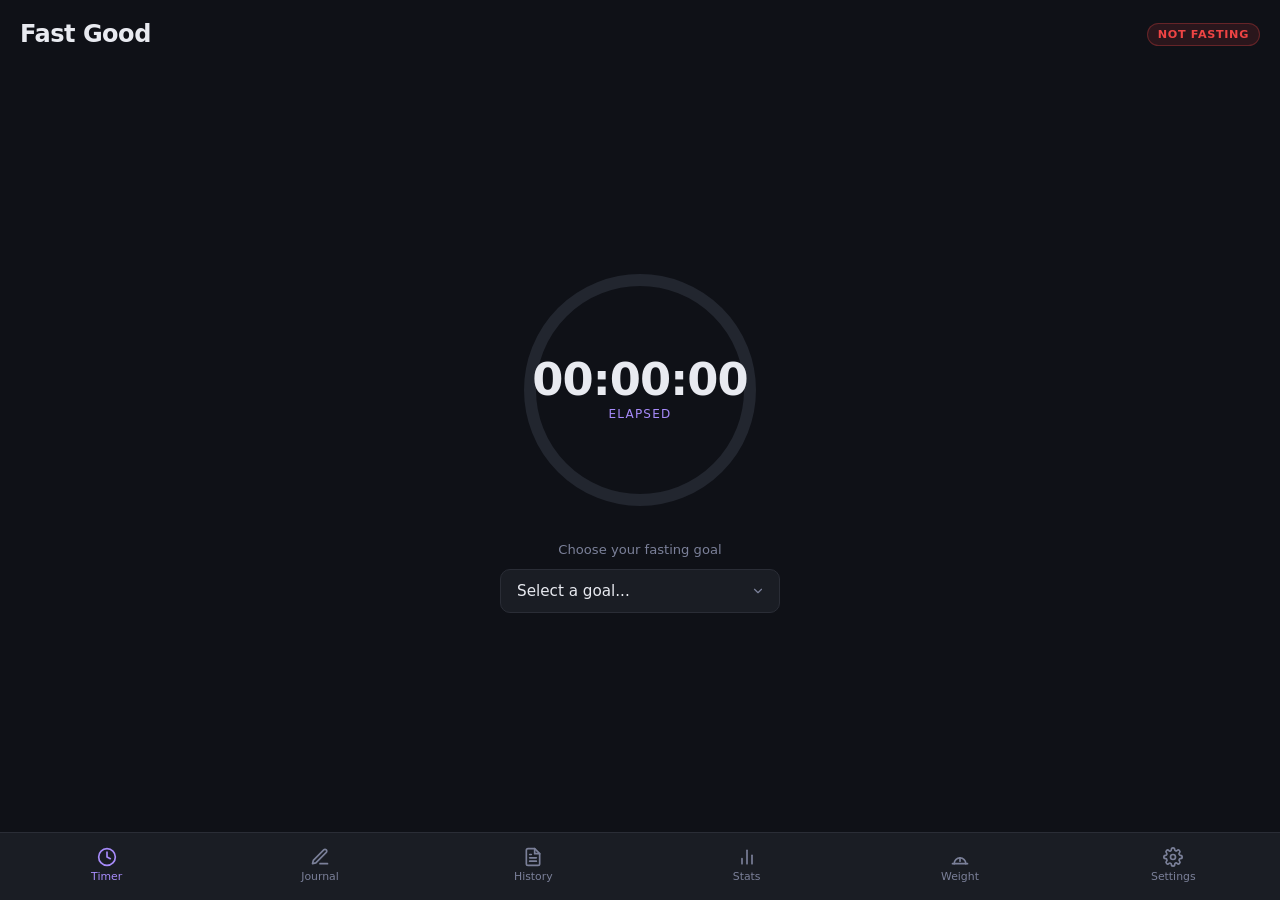
==== commit 8cec9fe1: "Edit fasts, weight conversion, ring always-on, goal dropdown - History: edit button on each fast ope" ====
--- a/index.html
+++ b/index.html
@@ -41,9 +41,23 @@
 
         <div id="goal-select" class="goal-select hidden">
           <p class="goal-select-prompt">Choose your fasting goal</p>
-          <div id="goal-select-presets" class="goal-presets"></div>
-          <div class="custom-goal">
-            <label for="goal-select-custom">Custom</label>
+          <select id="goal-select-dropdown" class="goal-dropdown">
+            <option value="" disabled selected>Select a goal...</option>
+            <option value="12">12 hours</option>
+            <option value="14">14 hours</option>
+            <option value="16">16 hours</option>
+            <option value="18">18 hours</option>
+            <option value="20">20 hours</option>
+            <option value="24">1 day (24h)</option>
+            <option value="36">36 hours</option>
+            <option value="48">2 days (48h)</option>
+            <option value="72">3 days (72h)</option>
+            <option value="96">4 days (96h)</option>
+            <option value="120">5 days (120h)</option>
+            <option value="custom">Custom...</option>
+          </select>
+          <div id="goal-select-custom-row" class="custom-goal hidden">
+            <label for="goal-select-custom">Hours</label>
             <input type="number" id="goal-select-custom" min="1" max="240" placeholder="hours">
             <button id="goal-select-btn" class="preset-btn">Set</button>
           </div>
@@ -235,6 +249,41 @@
     </div>
   </div>
 
+  <!-- Edit Fast Modal -->
+  <div id="modal-edit-fast" class="modal-overlay hidden">
+    <div class="modal">
+      <h2>Edit fast</h2>
+      <div class="edit-fast-fields">
+        <label for="edit-start">Started</label>
+        <input type="datetime-local" id="edit-start" class="datetime-input">
+        <label for="edit-end">Ended</label>
+        <input type="datetime-local" id="edit-end" class="datetime-input">
+        <label for="edit-goal">Goal</label>
+        <select id="edit-goal" class="goal-dropdown">
+          <option value="12">12 hours</option>
+          <option value="14">14 hours</option>
+          <option value="16">16 hours</option>
+          <option value="18">18 hours</option>
+          <option value="20">20 hours</option>
+          <option value="24">1 day (24h)</option>
+          <option value="36">36 hours</option>
+          <option value="48">2 days (48h)</option>
+          <option value="72">3 days (72h)</option>
+          <option value="96">4 days (96h)</option>
+          <option value="120">5 days (120h)</option>
+          <option value="custom">Custom...</option>
+        </select>
+        <div id="edit-goal-custom-row" class="hidden">
+          <input type="number" id="edit-goal-custom" class="datetime-input" min="1" max="240" placeholder="Custom hours">
+        </div>
+      </div>
+      <div class="modal-actions" style="margin-top:20px">
+        <button id="edit-fast-cancel" class="modal-btn secondary">Cancel</button>
+        <button id="edit-fast-confirm" class="modal-btn primary">Save</button>
+      </div>
+    </div>
+  </div>
+
   <!-- End Fast Modal -->
   <div id="modal-overlay" class="modal-overlay hidden">
     <div class="modal">
--- a/app.css
+++ b/app.css
@@ -148,14 +148,67 @@
   color: var(--text-muted);
 }
 
-.goal-select .goal-presets {
-  justify-content: center;
-  margin-bottom: 0;
-}
-
 .goal-select .custom-goal {
   justify-content: center;
 }
+
+.goal-dropdown {
+  width: 100%;
+  max-width: 280px;
+  padding: 12px 40px 12px 16px;
+  background: var(--surface);
+  border: 1px solid var(--border);
+  border-radius: 10px;
+  color: var(--text);
+  font-size: 0.95rem;
+  font-family: inherit;
+  outline: none;
+  cursor: pointer;
+  transition: border-color 0.15s;
+  color-scheme: dark;
+  appearance: none;
+  -webkit-appearance: none;
+  background-image: url("data:image/svg+xml,%3Csvg xmlns='http://www.w3.org/2000/svg' width='14' height='14' viewBox='0 0 24 24' fill='none' stroke='%237b8099' stroke-width='2' stroke-linecap='round' stroke-linejoin='round'%3E%3Cpolyline points='6 9 12 15 18 9'/%3E%3C/svg%3E");
+  background-repeat: no-repeat;
+  background-position: right 14px center;
+}
+
+.goal-dropdown:focus { border-color: var(--accent); }
+
+.edit-btn {
+  background: none;
+  border: none;
+  color: var(--text-muted);
+  cursor: pointer;
+  padding: 6px;
+  border-radius: 6px;
+  line-height: 0;
+  transition: color 0.15s;
+  -webkit-tap-highlight-color: transparent;
+  flex-shrink: 0;
+}
+
+.edit-btn:hover { color: #a78bfa; }
+
+.edit-fast-fields {
+  display: flex;
+  flex-direction: column;
+  gap: 8px;
+  margin-bottom: 4px;
+}
+
+.edit-fast-fields label {
+  font-size: 0.72rem;
+  font-weight: 600;
+  color: var(--text-muted);
+  text-transform: uppercase;
+  letter-spacing: 0.07em;
+  margin-top: 6px;
+}
+
+.edit-fast-fields label:first-child { margin-top: 0; }
+
+#edit-goal-custom-row { margin-top: 4px; }
 
 /* Goal info pills */
 .goal-info {
